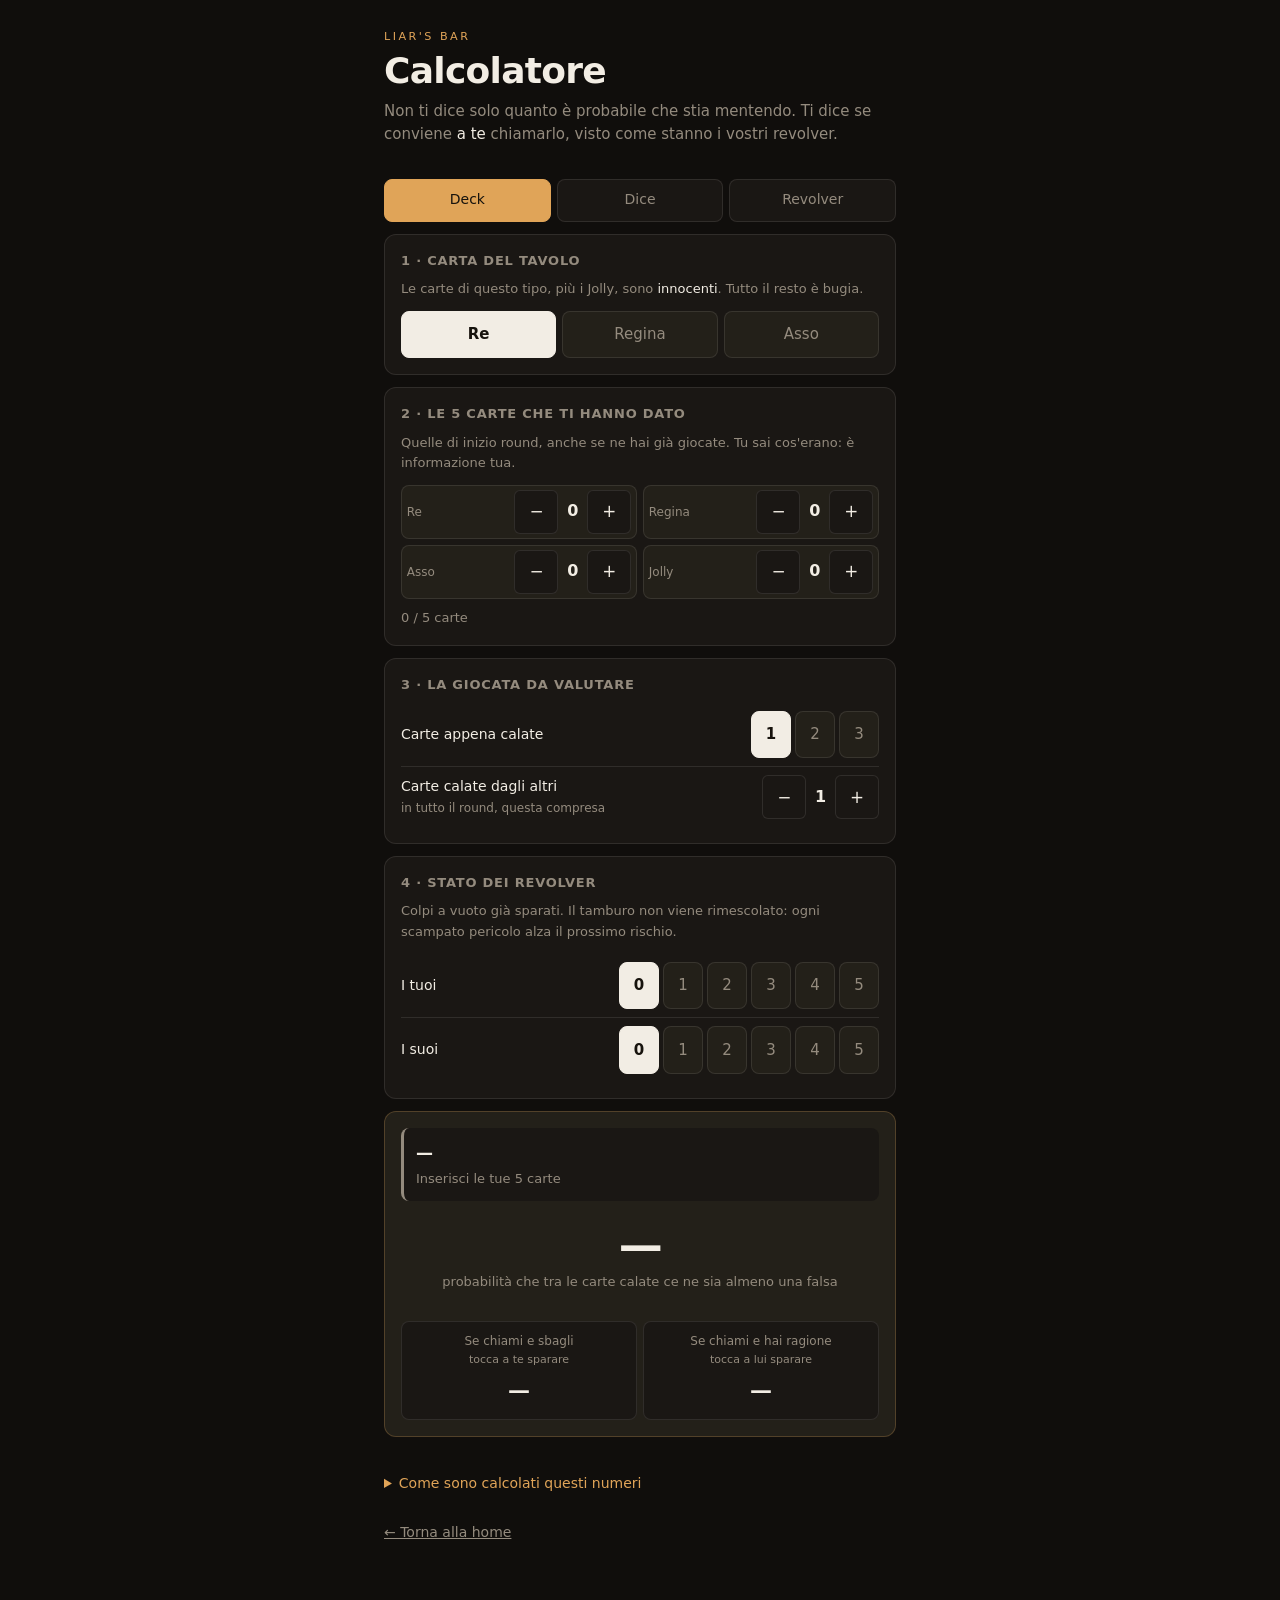
==== liars-bar/index.html @ e55d0a0d "Calcolatore di probabilità per Liar's Bar Liar's Deck: probabilità esatta (ipergeometrica) che una g" ====
<!DOCTYPE html>
<html lang="it">
<head>
<meta charset="UTF-8">
<meta name="viewport" content="width=device-width, initial-scale=1.0">
<title>Liar's Bar — calcolatore di probabilità</title>
<meta name="description" content="Calcolatore di probabilità per Liar's Deck e Liar's Dice: quanto rischi davvero a chiamare, e quanto rischia lui.">
<link rel="stylesheet" href="style.css">
</head>
<body>

<header class="top">
  <p class="eyebrow">Liar's Bar</p>
  <h1>Calcolatore</h1>
  <p class="lede">
    Non ti dice solo quanto è probabile che stia mentendo. Ti dice se
    conviene <em>a te</em> chiamarlo, visto come stanno i vostri revolver.
  </p>
</header>

<nav class="tabs" role="tablist">
  <button class="tab is-active" data-panel="deck" role="tab">Deck</button>
  <button class="tab" data-panel="dice" role="tab">Dice</button>
  <button class="tab" data-panel="roulette" role="tab">Revolver</button>
</nav>

<!-- ══════════════════ LIAR'S DECK ══════════════════ -->
<section class="panel is-active" id="panel-deck">

  <div class="card">
    <h2>1 · Carta del tavolo</h2>
    <p class="help">Le carte di questo tipo, più i Jolly, sono <b>innocenti</b>. Tutto il resto è bugia.</p>
    <div class="choices" id="deck-table">
      <button class="choice is-on" data-v="K">Re</button>
      <button class="choice" data-v="Q">Regina</button>
      <button class="choice" data-v="A">Asso</button>
    </div>
  </div>

  <div class="card">
    <h2>2 · Le 5 carte che ti hanno dato</h2>
    <p class="help">Quelle di inizio round, anche se ne hai già giocate. Tu sai cos'erano: è informazione tua.</p>
    <div class="steppers" id="deck-hand">
      <div class="stepper" data-k="K"><span class="lab">Re</span><button class="pm" data-d="-1">−</button><b class="val">0</b><button class="pm" data-d="1">+</button></div>
      <div class="stepper" data-k="Q"><span class="lab">Regina</span><button class="pm" data-d="-1">−</button><b class="val">0</b><button class="pm" data-d="1">+</button></div>
      <div class="stepper" data-k="A"><span class="lab">Asso</span><button class="pm" data-d="-1">−</button><b class="val">0</b><button class="pm" data-d="1">+</button></div>
      <div class="stepper" data-k="J"><span class="lab">Jolly</span><button class="pm" data-d="-1">−</button><b class="val">0</b><button class="pm" data-d="1">+</button></div>
    </div>
    <p class="tally" id="deck-tally">0 / 5 carte</p>
  </div>

  <div class="card">
    <h2>3 · La giocata da valutare</h2>
    <div class="row">
      <span class="rlab">Carte appena calate</span>
      <div class="choices tight" id="deck-played">
        <button class="choice is-on" data-v="1">1</button>
        <button class="choice" data-v="2">2</button>
        <button class="choice" data-v="3">3</button>
      </div>
    </div>
    <div class="row">
      <span class="rlab">Carte calate dagli altri<br><small>in tutto il round, questa compresa</small></span>
      <div class="stepper bare" id="deck-total"><button class="pm" data-d="-1">−</button><b class="val">1</b><button class="pm" data-d="1">+</button></div>
    </div>
  </div>

  <div class="card">
    <h2>4 · Stato dei revolver</h2>
    <p class="help">Colpi a vuoto già sparati. Il tamburo non viene rimescolato: ogni scampato pericolo alza il prossimo rischio.</p>
    <div class="row">
      <span class="rlab">I tuoi</span>
      <div class="choices tight" id="deck-me">
        <button class="choice is-on" data-v="0">0</button><button class="choice" data-v="1">1</button><button class="choice" data-v="2">2</button>
        <button class="choice" data-v="3">3</button><button class="choice" data-v="4">4</button><button class="choice" data-v="5">5</button>
      </div>
    </div>
    <div class="row">
      <span class="rlab">I suoi</span>
      <div class="choices tight" id="deck-him">
        <button class="choice is-on" data-v="0">0</button><button class="choice" data-v="1">1</button><button class="choice" data-v="2">2</button>
        <button class="choice" data-v="3">3</button><button class="choice" data-v="4">4</button><button class="choice" data-v="5">5</button>
      </div>
    </div>
  </div>

  <div class="card out" id="deck-out">
    <div class="verdict" id="deck-verdict">
      <span class="vhead">—</span>
      <span class="vsub">Inserisci le tue 5 carte</span>
    </div>
    <div class="big"><b id="deck-plie">—</b><span>probabilità che tra le carte calate ce ne sia almeno una falsa</span></div>
    <ul class="facts" id="deck-facts"></ul>
    <div class="scales">
      <div class="scale"><span class="slab">Se chiami e sbagli<br><small>tocca a te sparare</small></span><b id="deck-risk-me">—</b></div>
      <div class="scale"><span class="slab">Se chiami e hai ragione<br><small>tocca a lui sparare</small></span><b id="deck-risk-him">—</b></div>
    </div>
  </div>

</section>

<!-- ══════════════════ LIAR'S DICE ══════════════════ -->
<section class="panel" id="panel-dice">

  <div class="card">
    <h2>1 · Giocatori ancora vivi</h2>
    <div class="choices" id="dice-players">
      <button class="choice" data-v="2">2</button>
      <button class="choice" data-v="3">3</button>
      <button class="choice is-on" data-v="4">4</button>
    </div>
  </div>

  <div class="card">
    <h2>2 · I tuoi 5 dadi</h2>
    <p class="help">Gli <b>1 non sono jolly</b> qui: valgono solo come uno.</p>
    <div class="steppers six" id="dice-mine">
      <div class="stepper" data-k="1"><span class="lab">⚀</span><button class="pm" data-d="-1">−</button><b class="val">0</b><button class="pm" data-d="1">+</button></div>
      <div class="stepper" data-k="2"><span class="lab">⚁</span><button class="pm" data-d="-1">−</button><b class="val">0</b><button class="pm" data-d="1">+</button></div>
      <div class="stepper" data-k="3"><span class="lab">⚂</span><button class="pm" data-d="-1">−</button><b class="val">0</b><button class="pm" data-d="1">+</button></div>
      <div class="stepper" data-k="4"><span class="lab">⚃</span><button class="pm" data-d="-1">−</button><b class="val">0</b><button class="pm" data-d="1">+</button></div>
      <div class="stepper" data-k="5"><span class="lab">⚄</span><button class="pm" data-d="-1">−</button><b class="val">0</b><button class="pm" data-d="1">+</button></div>
      <div class="stepper" data-k="6"><span class="lab">⚅</span><button class="pm" data-d="-1">−</button><b class="val">0</b><button class="pm" data-d="1">+</button></div>
    </div>
    <p class="tally" id="dice-tally">0 / 5 dadi</p>
  </div>

  <div class="card">
    <h2>3 · La puntata sul tavolo</h2>
    <div class="row">
      <span class="rlab">Quanti dadi</span>
      <div class="stepper bare" id="dice-qty"><button class="pm" data-d="-1">−</button><b class="val">3</b><button class="pm" data-d="1">+</button></div>
    </div>
    <div class="row">
      <span class="rlab">Di che faccia</span>
      <div class="choices tight" id="dice-face">
        <button class="choice" data-v="1">⚀</button><button class="choice" data-v="2">⚁</button><button class="choice is-on" data-v="3">⚂</button>
        <button class="choice" data-v="4">⚃</button><button class="choice" data-v="5">⚄</button><button class="choice" data-v="6">⚅</button>
      </div>
    </div>
  </div>

  <div class="card">
    <h2>4 · Veleni già bevuti</h2>
    <p class="help">Il secondo bicchiere è letale. Chi ne ha già uno gioca con la vita.</p>
    <div class="row">
      <span class="rlab">Tu</span>
      <div class="choices tight" id="dice-me"><button class="choice is-on" data-v="0">0</button><button class="choice" data-v="1">1</button></div>
    </div>
    <div class="row">
      <span class="rlab">Chi ha puntato</span>
      <div class="choices tight" id="dice-him"><button class="choice is-on" data-v="0">0</button><button class="choice" data-v="1">1</button></div>
    </div>
  </div>

  <div class="card out" id="dice-out">
    <div class="verdict" id="dice-verdict">
      <span class="vhead">—</span>
      <span class="vsub">Inserisci i tuoi 5 dadi</span>
    </div>
    <div class="big"><b id="dice-ptrue">—</b><span>probabilità che la puntata sia vera</span></div>
    <ul class="facts" id="dice-facts"></ul>
  </div>

  <div class="card">
    <h2>Se invece rilanci</h2>
    <p class="help">Probabilità che ogni rilancio possibile sia vero. Più è alta, più il rilancio è sicuro — e più è facile che qualcuno ci creda.</p>
    <div class="gridwrap"><table class="grid" id="dice-grid"></table></div>
  </div>

</section>

<!-- ══════════════════ REVOLVER ══════════════════ -->
<section class="panel" id="panel-roulette">
  <div class="card">
    <h2>Il tamburo non gira</h2>
    <p class="help">
      Ogni giocatore ha il suo revolver: 6 camere, 1 proiettile, e si avanza
      di una camera a ogni sparo. Non c'è rimescolamento. Quindi sopravvivere
      non ti rende fortunato: ti avvicina.
    </p>
    <div class="gridwrap"><table class="grid" id="roul-table"></table></div>
    <p class="help">
      La colonna di destra è quella che conta nelle scelte a lungo termine:
      se accetti di sparare tre volte partendo da zero, la probabilità di
      non arrivare in fondo è già del 50%.
    </p>
  </div>
  <div class="card">
    <h2>Il veleno, invece</h2>
    <p class="help">
      In Liar's Dice non c'è probabilità: 2 bicchieri, il primo si supera,
      il secondo uccide. Sempre. Il che rende la seconda chiamata sbagliata
      infinitamente più costosa della prima — il calcolatore ne tiene conto.
    </p>
  </div>
</section>

<footer class="foot">
  <details>
    <summary>Come sono calcolati questi numeri</summary>
    <div class="doc">
      <p><b>Liar's Deck.</b> Il mazzo è di 20 carte: 6 Re, 6 Regine, 6 Assi, 2 Jolly.
      Gli innocenti di un round sono sempre 8 — i 6 del tipo del tavolo più i 2 Jolly.
      Tu ne vedi 5, quindi le 15 che non vedi contengono esattamente
      <i>8 meno i tuoi</i> innocenti. Non è una stima, è sottrazione.</p>

      <p>La probabilità che le carte appena calate siano tutte innocenti si calcola
      come estrazione senza reimmissione da quelle 15 carte
      (distribuzione ipergeometrica). Il calcolo assume che l'avversario
      peschi a caso: <b>è la probabilità pura, non la lettura dell'avversario.</b>
      Se uno bluffa sempre, o non bluffa mai, quella informazione vale più di
      questi numeri.</p>

      <p><b>Una conseguenza che vale la pena sapere.</b> Gli innocenti sono 8 su 20,
      e almeno 3 stanno sempre fuori dalla tua mano. Facendo il conto per tutte le
      mani possibili, la probabilità che una singola carta calata sia falsa
      <b>non scende mai sotto il 47%</b>, e quando ne calano tre insieme non
      scende sotto l'88%.
      In questo gioco qualcuno sta quasi sempre mentendo: il problema non è
      <i>se</i>, è se ti conviene dirlo.</p>

      <p><b>La regola dei posti a sedere.</b> Se gli altri hanno calato più carte
      di quanti innocenti esistono là fuori, alcune bugie sono già sul tavolo per
      forza — indipendentemente da chi le ha messe. Il calcolatore te lo segnala:
      è una certezza, non una probabilità.</p>

      <p><b>Il revolver.</b> Camere rimaste = 6 meno i colpi a vuoto già sparati.
      Il rischio del prossimo sparo è 1 diviso le camere rimaste: 1/6, poi 1/5,
      1/4, 1/3, 1/2, infine certezza.</p>

      <p><b>Il confronto finale.</b> Chiamare bugia mette in gioco due rischi opposti:
      se sbagli spari tu, se hai ragione spara lui. Il calcolatore moltiplica ogni
      probabilità per il relativo rischio di morte e li confronta. Conviene chiamare
      quando il pericolo che scarichi su di lui supera quello che ti prendi addosso.</p>

      <p><b>Liar's Dice.</b> I dadi che non vedi sono 5 per ogni altro giocatore vivo,
      ognuno con 1 possibilità su 6 di mostrare una faccia data — gli 1 non sono jolly.
      La probabilità che la puntata regga è la probabilità binomiale che tra quei dadi
      ne escano abbastanza da coprire quanto manca ai tuoi. Per il veleno, la prima
      dose vale metà di una morte, la seconda una morte intera: serve a pesare le due
      situazioni, non è un dato del gioco.</p>

      <p class="warn">Le varianti Devil e Chaos, e Liar's Poker, non sono coperte:
      cambiano le carte e le conseguenze, e servirebbero regole verificate.</p>
    </div>
  </details>
  <p class="back"><a href="../">← Torna alla home</a></p>
</footer>

<script src="app.js"></script>
</body>
</html>
---- liars-bar/style.css ----
:root{
  --bg:      #100e0c;
  --card:    #1a1714;
  --card-hi: #232019;
  --ink:     #f2ede4;
  --dim:     #948b7e;
  --line:    rgba(242,237,228,0.10);
  --accent:  #e0a458;
  --good:    #7bc47f;
  --bad:     #e0705e;
}

*{ box-sizing: border-box; margin: 0; padding: 0; }

body{
  background: var(--bg);
  color: var(--ink);
  font-family: -apple-system, BlinkMacSystemFont, "Segoe UI", system-ui, sans-serif;
  line-height: 1.55;
  -webkit-font-smoothing: antialiased;
  -webkit-tap-highlight-color: transparent;
  max-width: 34rem;
  margin: 0 auto;
  padding: 1.75rem 1rem 4rem;
}

/* ---------- testata ---------- */
.top{ margin-bottom: 1.5rem; }
.eyebrow{
  font-size: 0.7rem; letter-spacing: 0.22em; text-transform: uppercase;
  color: var(--accent); margin-bottom: 0.35rem;
}
h1{ font-size: clamp(1.75rem, 7vw, 2.25rem); line-height: 1.1; letter-spacing: -0.02em; margin-bottom: 0.6rem; }
.lede{ color: var(--dim); font-size: 0.9375rem; }
.lede em{ color: var(--ink); font-style: normal; }

/* ---------- tab ---------- */
.tabs{
  display: flex; gap: 0.375rem;
  position: sticky; top: 0; z-index: 10;
  background: var(--bg); padding: 0.5rem 0 0.75rem;
}
.tab{
  flex: 1; padding: 0.6rem 0.5rem;
  background: var(--card); color: var(--dim);
  border: 1px solid var(--line); border-radius: 0.5rem;
  font: inherit; font-size: 0.875rem; font-weight: 500;
  cursor: pointer;
}
.tab.is-active{ background: var(--accent); color: #17130d; border-color: var(--accent); }

.panel{ display: none; }
.panel.is-active{ display: block; }

/* ---------- schede ---------- */
.card{
  background: var(--card);
  border: 1px solid var(--line);
  border-radius: 0.75rem;
  padding: 1rem;
  margin-bottom: 0.75rem;
}
.card h2{
  font-size: 0.8125rem; font-weight: 600;
  letter-spacing: 0.06em; text-transform: uppercase;
  color: var(--dim); margin-bottom: 0.5rem;
}
.help{ font-size: 0.8125rem; color: var(--dim); margin-bottom: 0.75rem; }
.help b{ color: var(--ink); font-weight: 500; }

/* ---------- bottoni scelta ---------- */
.choices{ display: flex; gap: 0.375rem; flex-wrap: wrap; }
.choices.tight{ gap: 0.25rem; }
.choice{
  flex: 1; min-width: 2.5rem; padding: 0.7rem 0.4rem;
  background: var(--card-hi); color: var(--dim);
  border: 1px solid var(--line); border-radius: 0.5rem;
  font: inherit; font-size: 0.9375rem; cursor: pointer;
}
.choice.is-on{ background: var(--ink); color: #17130d; border-color: var(--ink); font-weight: 600; }

/* ---------- righe etichetta + controllo ---------- */
.row{
  display: flex; align-items: center; gap: 0.75rem;
  padding: 0.5rem 0; border-top: 1px solid var(--line);
}
.row:first-of-type{ border-top: 0; }
.rlab{ flex: 1; font-size: 0.875rem; }
.rlab small{ color: var(--dim); font-size: 0.75rem; }
.row .choices{ flex: 0 1 auto; }

/* ---------- stepper ---------- */
.steppers{ display: grid; grid-template-columns: repeat(2, 1fr); gap: 0.375rem; }
.stepper{
  display: flex; align-items: center; gap: 0.2rem;
  background: var(--card-hi); border: 1px solid var(--line);
  border-radius: 0.5rem; padding: 0.25rem 0.3rem;
}
.stepper.bare{ background: none; border: 0; padding: 0; }
.stepper .lab{ flex: 1; font-size: 0.75rem; color: var(--dim); }
.steppers.six .lab{ font-size: 1rem; flex: 0 0 auto; }
.stepper .val{ min-width: 1.4rem; text-align: center; font-variant-numeric: tabular-nums; font-size: 1rem; }
.pm{
  /* 44px: la soglia sotto la quale il dito sbaglia bersaglio */
  width: 2.75rem; height: 2.75rem; flex: none;
  background: var(--card); color: var(--ink);
  border: 1px solid var(--line); border-radius: 0.375rem;
  font: inherit; font-size: 1.05rem; line-height: 1; cursor: pointer;
}
/* su schermi stretti gli stepper vanno in colonna singola:
   meglio scorrere che avere bersagli piccoli */
@media (max-width: 26rem){
  .steppers{ grid-template-columns: 1fr; }
}
@media (min-width: 30rem){
  .steppers.six{ grid-template-columns: repeat(3, 1fr); }
}
.pm:active{ background: var(--accent); color: #17130d; }

.tally{ margin-top: 0.6rem; font-size: 0.8125rem; color: var(--dim); }
.tally.err{ color: var(--bad); }
.tally.ok{ color: var(--good); }

/* ---------- risultato ---------- */
.out{ background: var(--card-hi); border-color: rgba(224,164,88,0.25); }

.verdict{
  display: block; padding: 0.75rem; margin-bottom: 0.875rem;
  border-radius: 0.5rem; background: var(--card); border-left: 3px solid var(--dim);
}
.verdict.go{ border-left-color: var(--good); }
.verdict.no{ border-left-color: var(--bad); }
.verdict.meh{ border-left-color: var(--accent); }
.vhead{ display: block; font-size: 1.0625rem; font-weight: 600; }
.verdict.go .vhead{ color: var(--good); }
.verdict.no .vhead{ color: var(--bad); }
.verdict.meh .vhead{ color: var(--accent); }
.vsub{ display: block; font-size: 0.8125rem; color: var(--dim); margin-top: 0.15rem; }

.big{ text-align: center; padding: 0.5rem 0 0.875rem; }
.big b{
  display: block; font-size: 2.75rem; line-height: 1;
  font-variant-numeric: tabular-nums; letter-spacing: -0.03em;
}
.big span{ display: block; font-size: 0.8125rem; color: var(--dim); margin-top: 0.35rem; }

.facts{ list-style: none; font-size: 0.8125rem; }
.facts li{ padding: 0.4rem 0; border-top: 1px solid var(--line); color: var(--dim); }
.facts li b{ color: var(--ink); font-weight: 500; }
.facts li.alert{ color: var(--accent); }

.scales{ display: grid; grid-template-columns: 1fr 1fr; gap: 0.375rem; margin-top: 0.875rem; }
.scale{
  background: var(--card); border: 1px solid var(--line);
  border-radius: 0.5rem; padding: 0.625rem; text-align: center;
}
.slab{ display: block; font-size: 0.75rem; color: var(--dim); margin-bottom: 0.35rem; }
.slab small{ font-size: 0.6875rem; }
.scale b{ font-size: 1.375rem; font-variant-numeric: tabular-nums; }

/* ---------- tabelle ---------- */
.gridwrap{ overflow-x: auto; }
.grid{ width: 100%; border-collapse: collapse; font-size: 0.8125rem; font-variant-numeric: tabular-nums; }
.grid th, .grid td{ padding: 0.4rem 0.35rem; text-align: center; border-top: 1px solid var(--line); }
.grid th{ color: var(--dim); font-weight: 500; font-size: 0.75rem; }
/* solo la griglia dei rilanci ha i simboli dei dadi come intestazione */
#dice-grid th{ color: var(--ink); font-size: 1.25rem; line-height: 1; }
.grid td.head{ color: var(--dim); text-align: left; white-space: nowrap; }
.grid td.dead{ color: rgba(148,139,126,0.35); }
.grid tr.now{ background: rgba(224,164,88,0.10); }

/* ---------- piede ---------- */
.foot{ margin-top: 1.5rem; font-size: 0.875rem; }
summary{
  cursor: pointer; color: var(--accent); padding: 0.75rem 0;
  font-size: 0.875rem;
}
.doc{ color: var(--dim); font-size: 0.8125rem; }
.doc p{ margin-bottom: 0.75rem; }
.doc b{ color: var(--ink); font-weight: 500; }
.doc i{ color: var(--ink); font-style: normal; }
.doc .warn{ color: var(--accent); }
.back{ margin-top: 1rem; }
.back a{ color: var(--dim); }
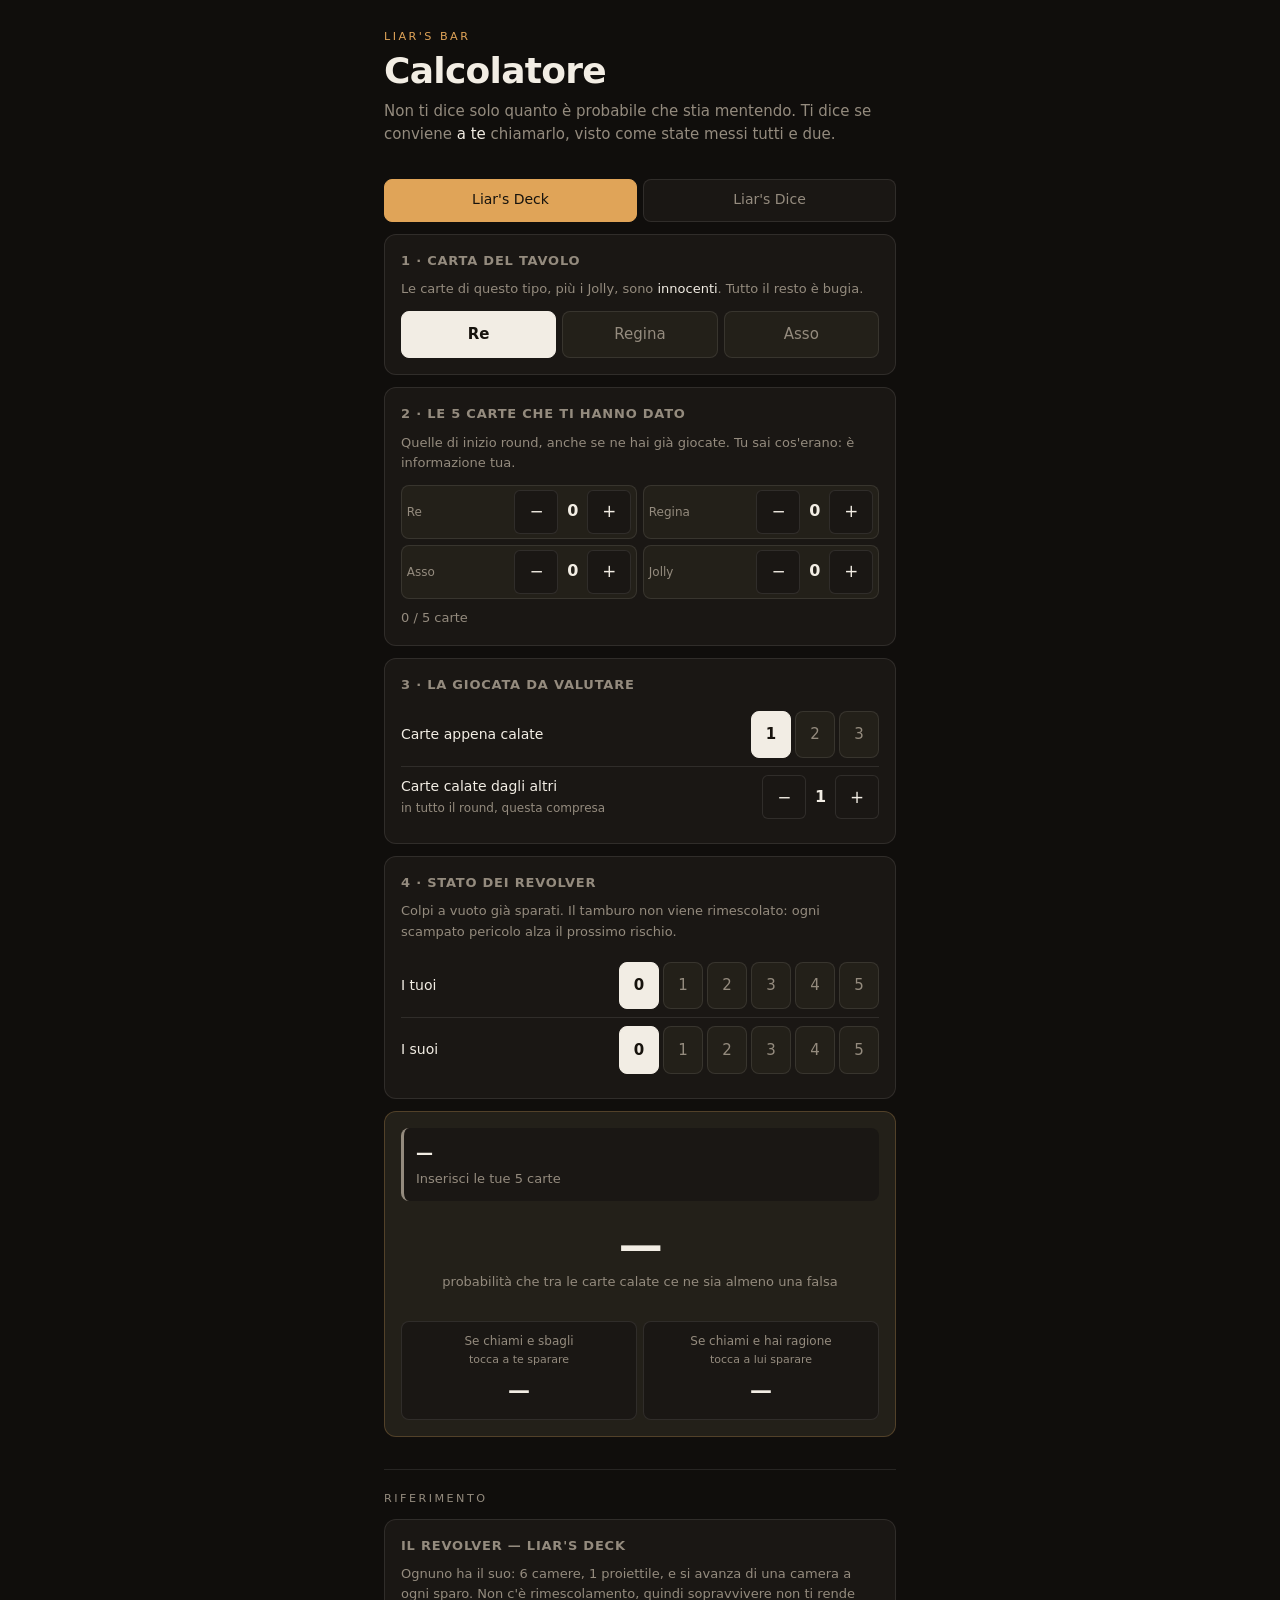
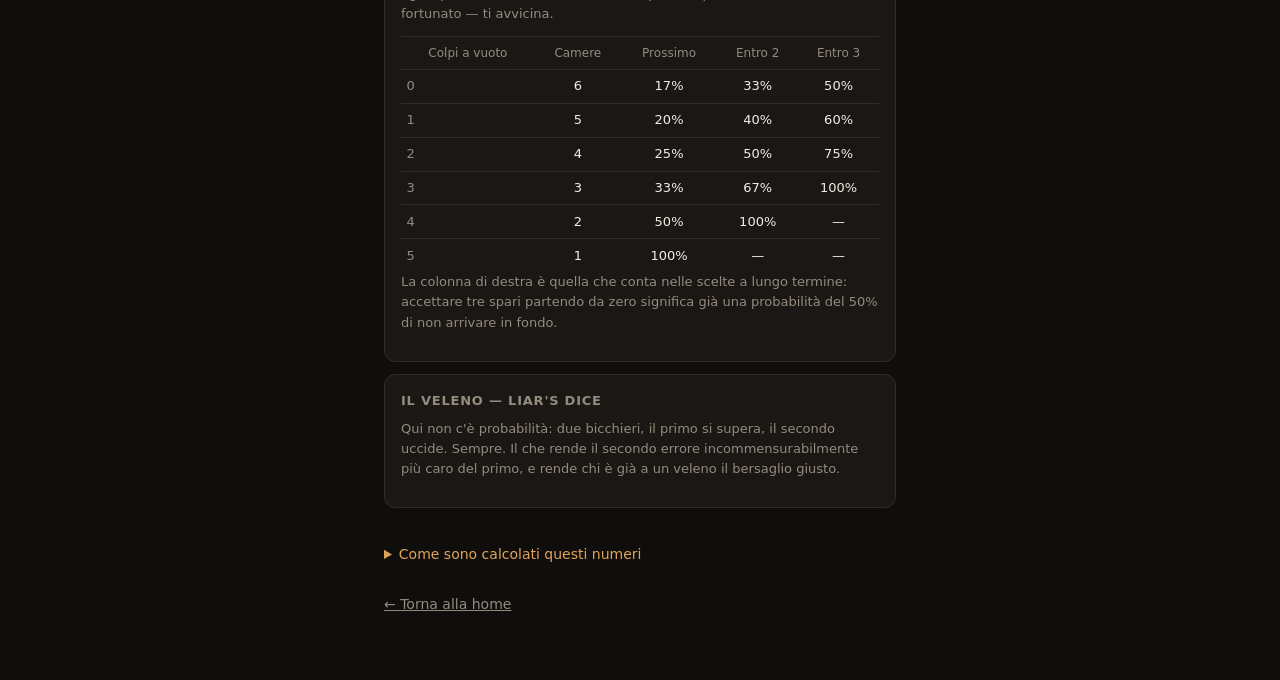
==== commit 4498f952: "Dadi: ruleset Traditional, Spot On, e revolver spostato in riferimento Il ruleset Traditional rende " ====
--- a/liars-bar/index.html
+++ b/liars-bar/index.html
@@ -14,14 +14,13 @@
   <h1>Calcolatore</h1>
   <p class="lede">
     Non ti dice solo quanto è probabile che stia mentendo. Ti dice se
-    conviene <em>a te</em> chiamarlo, visto come stanno i vostri revolver.
+    conviene <em>a te</em> chiamarlo, visto come state messi tutti e due.
   </p>
 </header>
 
 <nav class="tabs" role="tablist">
-  <button class="tab is-active" data-panel="deck" role="tab">Deck</button>
-  <button class="tab" data-panel="dice" role="tab">Dice</button>
-  <button class="tab" data-panel="roulette" role="tab">Revolver</button>
+  <button class="tab is-active" data-panel="deck" role="tab">Liar's Deck</button>
+  <button class="tab" data-panel="dice" role="tab">Liar's Dice</button>
 </nav>
 
 <!-- ══════════════════ LIAR'S DECK ══════════════════ -->
@@ -103,17 +102,26 @@
 <section class="panel" id="panel-dice">
 
   <div class="card">
-    <h2>1 · Giocatori ancora vivi</h2>
+    <h2>1 · Regolamento della stanza</h2>
+    <div class="choices" id="dice-rules">
+      <button class="choice is-on" data-v="base">Base</button>
+      <button class="choice" data-v="trad">Traditional</button>
+    </div>
+    <p class="help ruleinfo" id="dice-ruleinfo"></p>
+  </div>
+
+  <div class="card">
+    <h2>2 · Giocatori ancora vivi</h2>
     <div class="choices" id="dice-players">
       <button class="choice" data-v="2">2</button>
       <button class="choice" data-v="3">3</button>
       <button class="choice is-on" data-v="4">4</button>
     </div>
-  </div>
-
-  <div class="card">
-    <h2>2 · I tuoi 5 dadi</h2>
-    <p class="help">Gli <b>1 non sono jolly</b> qui: valgono solo come uno.</p>
+    <p class="tally" id="dice-pool">15 dadi nascosti · 20 in tutto</p>
+  </div>
+
+  <div class="card">
+    <h2>3 · I tuoi 5 dadi</h2>
     <div class="steppers six" id="dice-mine">
       <div class="stepper" data-k="1"><span class="lab">⚀</span><button class="pm" data-d="-1">−</button><b class="val">0</b><button class="pm" data-d="1">+</button></div>
       <div class="stepper" data-k="2"><span class="lab">⚁</span><button class="pm" data-d="-1">−</button><b class="val">0</b><button class="pm" data-d="1">+</button></div>
@@ -126,7 +134,7 @@
   </div>
 
   <div class="card">
-    <h2>3 · La puntata sul tavolo</h2>
+    <h2>4 · La puntata sul tavolo</h2>
     <div class="row">
       <span class="rlab">Quanti dadi</span>
       <div class="stepper bare" id="dice-qty"><button class="pm" data-d="-1">−</button><b class="val">3</b><button class="pm" data-d="1">+</button></div>
@@ -141,8 +149,8 @@
   </div>
 
   <div class="card">
-    <h2>4 · Veleni già bevuti</h2>
-    <p class="help">Il secondo bicchiere è letale. Chi ne ha già uno gioca con la vita.</p>
+    <h2>5 · Veleni già bevuti</h2>
+    <p class="help">Il secondo bicchiere è letale. Chi ne ha già uno gioca con la vita — e vale molto di più farglielo bere.</p>
     <div class="row">
       <span class="rlab">Tu</span>
       <div class="choices tight" id="dice-me"><button class="choice is-on" data-v="0">0</button><button class="choice" data-v="1">1</button></div>
@@ -150,6 +158,10 @@
     <div class="row">
       <span class="rlab">Chi ha puntato</span>
       <div class="choices tight" id="dice-him"><button class="choice is-on" data-v="0">0</button><button class="choice" data-v="1">1</button></div>
+    </div>
+    <div class="row" id="dice-others-row">
+      <span class="rlab">Altri avversari già a un veleno<br><small>conta solo per lo Spot On</small></span>
+      <div class="stepper bare" id="dice-others"><button class="pm" data-d="-1">−</button><b class="val">0</b><button class="pm" data-d="1">+</button></div>
     </div>
   </div>
 
@@ -160,38 +172,44 @@
     </div>
     <div class="big"><b id="dice-ptrue">—</b><span>probabilità che la puntata sia vera</span></div>
     <ul class="facts" id="dice-facts"></ul>
+
+    <h3 class="opth">Le tue opzioni</h3>
+    <ul class="options" id="dice-options"></ul>
   </div>
 
   <div class="card">
     <h2>Se invece rilanci</h2>
-    <p class="help">Probabilità che ogni rilancio possibile sia vero. Più è alta, più il rilancio è sicuro — e più è facile che qualcuno ci creda.</p>
+    <p class="help">Probabilità che ogni rilancio possibile sia già vero da solo. Più è alta, più il rilancio è sicuro. Il migliore è evidenziato.</p>
     <div class="gridwrap"><table class="grid" id="dice-grid"></table></div>
   </div>
 
 </section>
 
-<!-- ══════════════════ REVOLVER ══════════════════ -->
-<section class="panel" id="panel-roulette">
-  <div class="card">
-    <h2>Il tamburo non gira</h2>
+<!-- ══════════════════ RIFERIMENTO ══════════════════ -->
+<section class="ref">
+  <p class="refhead">Riferimento</p>
+
+  <div class="card">
+    <h2>Il revolver — Liar's Deck</h2>
     <p class="help">
-      Ogni giocatore ha il suo revolver: 6 camere, 1 proiettile, e si avanza
-      di una camera a ogni sparo. Non c'è rimescolamento. Quindi sopravvivere
-      non ti rende fortunato: ti avvicina.
+      Ognuno ha il suo: 6 camere, 1 proiettile, e si avanza di una camera a
+      ogni sparo. Non c'è rimescolamento, quindi sopravvivere non ti rende
+      fortunato — ti avvicina.
     </p>
     <div class="gridwrap"><table class="grid" id="roul-table"></table></div>
     <p class="help">
       La colonna di destra è quella che conta nelle scelte a lungo termine:
-      se accetti di sparare tre volte partendo da zero, la probabilità di
-      non arrivare in fondo è già del 50%.
+      accettare tre spari partendo da zero significa già una probabilità
+      del 50% di non arrivare in fondo.
     </p>
   </div>
-  <div class="card">
-    <h2>Il veleno, invece</h2>
+
+  <div class="card">
+    <h2>Il veleno — Liar's Dice</h2>
     <p class="help">
-      In Liar's Dice non c'è probabilità: 2 bicchieri, il primo si supera,
-      il secondo uccide. Sempre. Il che rende la seconda chiamata sbagliata
-      infinitamente più costosa della prima — il calcolatore ne tiene conto.
+      Qui non c'è probabilità: due bicchieri, il primo si supera, il secondo
+      uccide. Sempre. Il che rende il secondo errore incommensurabilmente più
+      caro del primo, e rende chi è già a un veleno il bersaglio giusto.
     </p>
   </div>
 </section>
@@ -216,9 +234,8 @@
       e almeno 3 stanno sempre fuori dalla tua mano. Facendo il conto per tutte le
       mani possibili, la probabilità che una singola carta calata sia falsa
       <b>non scende mai sotto il 47%</b>, e quando ne calano tre insieme non
-      scende sotto l'88%.
-      In questo gioco qualcuno sta quasi sempre mentendo: il problema non è
-      <i>se</i>, è se ti conviene dirlo.</p>
+      scende sotto l'88%. In questo gioco qualcuno sta quasi sempre mentendo:
+      il problema non è <i>se</i>, è se ti conviene dirlo.</p>
 
       <p><b>La regola dei posti a sedere.</b> Se gli altri hanno calato più carte
       di quanti innocenti esistono là fuori, alcune bugie sono già sul tavolo per
@@ -234,15 +251,34 @@
       probabilità per il relativo rischio di morte e li confronta. Conviene chiamare
       quando il pericolo che scarichi su di lui supera quello che ti prendi addosso.</p>
 
-      <p><b>Liar's Dice.</b> I dadi che non vedi sono 5 per ogni altro giocatore vivo,
-      ognuno con 1 possibilità su 6 di mostrare una faccia data — gli 1 non sono jolly.
-      La probabilità che la puntata regga è la probabilità binomiale che tra quei dadi
-      ne escano abbastanza da coprire quanto manca ai tuoi. Per il veleno, la prima
-      dose vale metà di una morte, la seconda una morte intera: serve a pesare le due
-      situazioni, non è un dato del gioco.</p>
-
-      <p class="warn">Le varianti Devil e Chaos, e Liar's Poker, non sono coperte:
-      cambiano le carte e le conseguenze, e servirebbero regole verificate.</p>
+      <p><b>Liar's Dice, ruleset Base.</b> I dadi nascosti sono 5 per ogni altro
+      giocatore vivo, ognuno con 1 possibilità su 6 di mostrare una faccia data.
+      La probabilità che la puntata regga è la probabilità binomiale che tra quei
+      dadi ne escano abbastanza da coprire quanto manca ai tuoi.</p>
+
+      <p><b>Liar's Dice, ruleset Traditional.</b> Gli 1 valgono come qualsiasi
+      numero. Per ogni faccia diversa da 1 le possibilità diventano quindi
+      <b>2 su 6</b>, non 1 su 6: la media raddoppia, e puntate che nel Base
+      sarebbero spericolate diventano ordinarie. Attenzione al caso limite:
+      puntare <i>sugli 1</i> resta a 1 su 6, perché un 1 non può valere come
+      jolly di se stesso. È l'unica faccia che non beneficia della regola,
+      e per questo la più difficile da coprire.</p>
+
+      <p><b>Spot On.</b> Disponibile solo nel Traditional: dichiari che la quantità
+      è <i>esatta</i>. Se azzecchi, <b>bevono tutti gli altri</b>; se sbagli, bevi tu.
+      Il calcolo è la probabilità binomiale puntuale (esattamente <i>n</i>, non
+      almeno <i>n</i>), che è sempre molto più bassa di quella di una chiamata —
+      ma il premio si moltiplica per il numero di avversari, e con tre al tavolo
+      può convenire anche sotto il 20%.</p>
+
+      <p><b>Come sono pesati i veleni.</b> La prima dose vale mezza morte, la
+      seconda una morte intera. È una convenzione per confrontare situazioni
+      diverse, non un dato del gioco: serve a far emergere che colpire chi è già
+      a un veleno vale il doppio di colpire chi è fresco.</p>
+
+      <p class="warn">Non sono coperti: le varianti Devil e Chaos del Deck,
+      Liar's Deck 2 e Liar's Poker. Cambiano carte e conseguenze, e servirebbero
+      regole verificate.</p>
     </div>
   </details>
   <p class="back"><a href="../">← Torna alla home</a></p>
--- a/liars-bar/style.css
+++ b/liars-bar/style.css
@@ -158,6 +158,43 @@
 .slab small{ font-size: 0.6875rem; }
 .scale b{ font-size: 1.375rem; font-variant-numeric: tabular-nums; }
 
+/* ---------- le tre opzioni a confronto ---------- */
+.opth{
+  font-size: 0.75rem; font-weight: 600; letter-spacing: 0.08em;
+  text-transform: uppercase; color: var(--dim);
+  margin: 1.25rem 0 0.5rem; padding-top: 0.875rem;
+  border-top: 1px solid var(--line);
+}
+.options{ list-style: none; display: grid; gap: 0.375rem; }
+.options li{
+  background: var(--card); border: 1px solid var(--line);
+  border-radius: 0.5rem; padding: 0.625rem 0.75rem;
+}
+.ohead{ display: flex; align-items: center; justify-content: space-between; gap: 0.5rem; }
+.ohead b{ font-size: 0.9375rem; }
+.net{
+  font-size: 0.8125rem; font-variant-numeric: tabular-nums;
+  padding: 0.1rem 0.4rem; border-radius: 0.25rem;
+  background: rgba(148,139,126,0.15); color: var(--dim);
+}
+.net.pos{ background: rgba(123,196,127,0.18); color: var(--good); }
+.net.neg{ background: rgba(224,112,94,0.18); color: var(--bad); }
+.ostat{ font-size: 0.8125rem; color: var(--ink); margin-top: 0.15rem; }
+.pipg{ font-size: 1.35em; line-height: 1; vertical-align: -0.15em; }
+.onote{ font-size: 0.75rem; color: var(--dim); margin-top: 0.25rem; line-height: 1.45; }
+.onote b{ color: var(--ink); font-weight: 500; }
+.ruleinfo{ margin: 0.75rem 0 0; }
+
+/* ---------- riferimento (non è un minigioco) ---------- */
+.ref{
+  margin-top: 2rem; padding-top: 1.25rem;
+  border-top: 1px solid var(--line);
+}
+.refhead{
+  font-size: 0.7rem; letter-spacing: 0.22em; text-transform: uppercase;
+  color: var(--dim); margin-bottom: 0.75rem;
+}
+
 /* ---------- tabelle ---------- */
 .gridwrap{ overflow-x: auto; }
 .grid{ width: 100%; border-collapse: collapse; font-size: 0.8125rem; font-variant-numeric: tabular-nums; }
@@ -168,6 +205,7 @@
 .grid td.head{ color: var(--dim); text-align: left; white-space: nowrap; }
 .grid td.dead{ color: rgba(148,139,126,0.35); }
 .grid tr.now{ background: rgba(224,164,88,0.10); }
+.grid td.top{ color: var(--good); font-weight: 600; }
 
 /* ---------- piede ---------- */
 .foot{ margin-top: 1.5rem; font-size: 0.875rem; }
